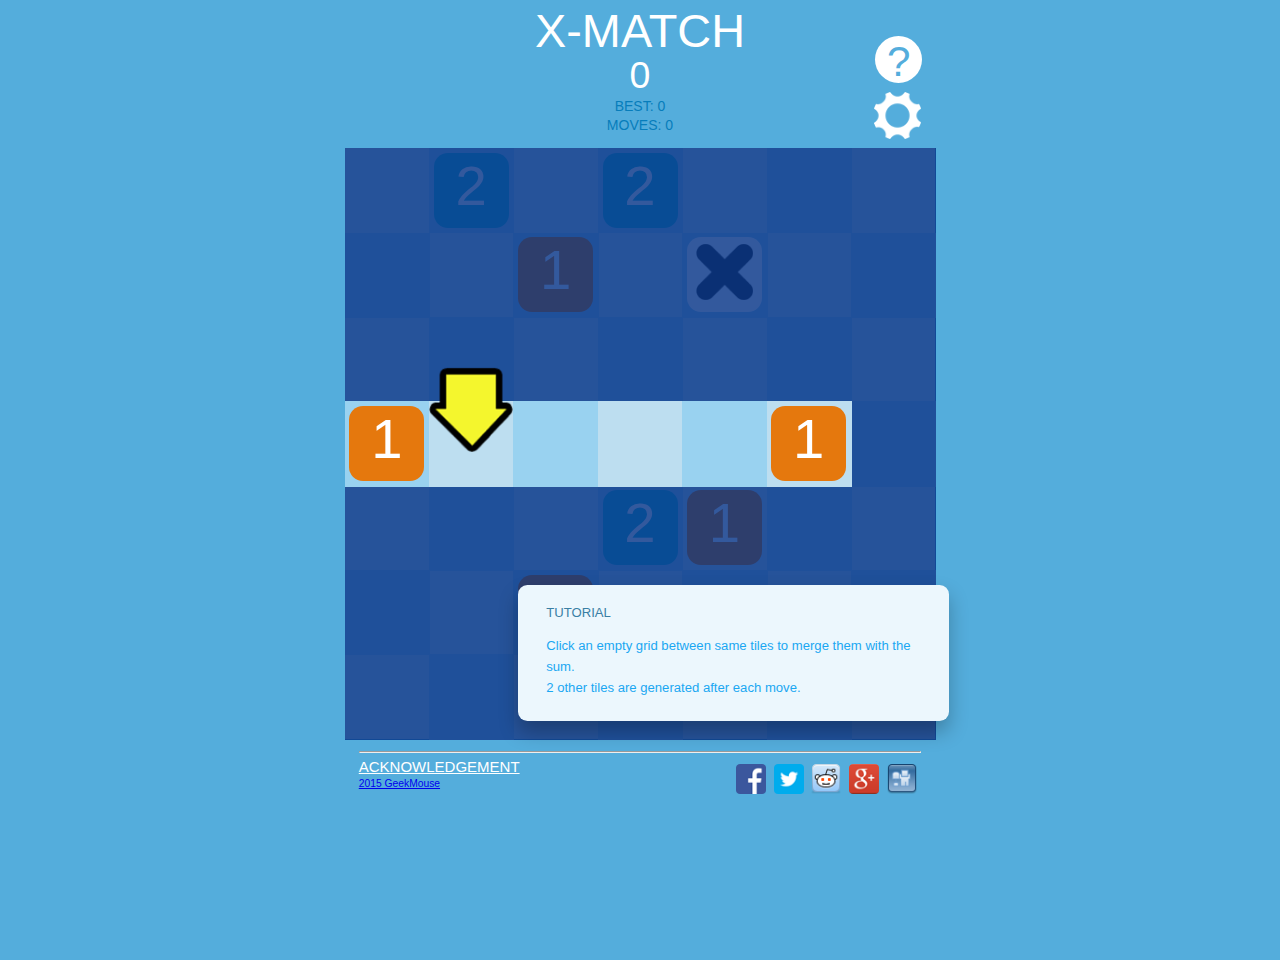
==== xmatch/index.html @ 323232da "modify index again" ====
<!DOCTYPE html>
<html>
  <head prefix="og: http://ogp.me/ns# fb: http://ogp.me/ns/fb# object: http://ogp.me/ns/object# article: http://ogp.me/ns/article# profile: http://ogp.me/ns/profile#">
    <title>X-MATCH</title>
    <!--<meta http-equiv="X-UA-Compatible" content="IE=8" />-->
    <meta charset="utf-8">
    <meta name="apple-mobile-web-app-capable" content="yes"/>
    <meta name="apple-mobile-web-app-status-bar-style" content="black">
    <meta name="full-screen" content="yes"/>
    <meta name="screen-orientation" content="portrait"/>
<!--       <meta name = "viewport" content = "width = device-height"> -->
    <meta name="x5-fullscreen" content="true"/>
    <meta name="360-fullscreen" content="true"/>
    <meta http-equiv="Cache-Control" content="no-cache"/>
    <meta http-equiv="Pragma" content="no-cache"/>
    <meta http-equiv="Expires" content="-1"/>
    <meta name="HandheldFriendly" content="True">
    <meta name="MobileOptimized" content="320">
    <meta name="format-detection" content="telephone=no" />

    <!-- for social share -->
    <meta property="fb:app_id" content="1401488693436528">
    <meta content="XMatch" name="twitter:site" />
    <meta content="XMatch" name="twitter:card" />
    <meta content="Amazing Game XMatch" name="twitter:title" />
    <meta content="XMatch The Game that I can not stop util get 100 score" name="twitter:description" />
    <meta content="http://forums.toucharcade.com/picture.php?albumid=1809&pictureid=10282&amp;s=400" name="twitter:image:src" />
    <meta content="XMatch" property="og:site_name" />
    <meta content="object" property="og:type" />
    <meta content="http://forums.toucharcade.com/picture.php?albumid=1809&pictureid=10282&amp;s=400" property="og:image" />
    <meta content="Amazing Game XMatch" property="og:title" />
    <meta content="http://geekmouse.github.io/xmatch" property="og:url" />
    <meta content="XMatch The Game that I can not stop util get 100 score" property="og:description" />

    <link rel="icon" type="image/GIF" href="res/favicon.ico"/>
    <link href="main.css" rel="stylesheet" type="text/css">
    <link rel="apple-touch-icon" href="touch-icon-iphone.png" />
    <link rel="apple-touch-icon" sizes="72x72" href="touch-icon-ipad.png" /> 
    <link rel="apple-touch-icon" sizes="114x114" href="touch-icon-iphone-retina.png" />
<!--     <meta name="viewport" content="minimal-ui"> -->

 <!--    <meta name="viewport" content="width=device-width, target-densitydpi=160dpi, user-scalable=0"> -->
	 <meta name="viewport" content="width=device-width, user-scalable=no" >
    <!-- Third Party -->
    <!--<script src="./jQuery_lib/jquery-2.1.3.min.js"></script>-->
    <script src="http://code.jquery.com/jquery-1.11.2.min.js"></script>
    <!--<script src="./jQuery_lib/json2.js"></script>-->
    <script src="./jQuery_lib/fastclick.min.js"></script>

    <script src="./GameMgr.js"></script>
    <script src="./GameViews.js"></script>
  </head>

  <body class="body">
    <!--preload-->
  <div id="preloader">
    <img src="./res/mxArrow.png" width="1" height="1" />
  </div>

  
    <script src="./GameScene.js"></script>

    <div id="game_scene" class="game_scene" ></div> 
    

  </body>
</html>
---- xmatch/main.css ----
.body{
    background-color:#54ADDC;
    overflow: hidden;
    -moz-transform-origin: left top;
}
.game_scene{
    width: 640px;
    height: 960px;
    position:relative;
    opacity: 1;
    margin: 0 auto;
    align:center;
    text-align:center;
    font-family: Impact, sans-serif;
}
/*preload*/
@media screen {
    div#preloader {
            position: absolute;
            left: -9999px;
            top:  -9999px;
        }
    div#preloader img {
            display: block;
        }
    }
@media print {
    div#preloader, 
    div#preloader img {
            visibility: hidden;
            display: none;
        }
    }
    
.game_ui{
    color:white;
}

.view_bk{
    margin: 0 auto;
    background-color:#ecf7fd;
    border-radius: 10px;
    -moz-border-radius: 10px;
    -webkit-border-radius: 10px;
    box-shadow: 0 11px 20px rgba(0,0,0,0.25);
    -moz-box-shadow: 0 11px 20px rgba(0,0,0,0.25);
    -webkit-box-shadow: 0 11px 20px rgba(0,0,0,0.25);
    position:relative;
}

.view_bt{
    cursor:pointer;
    position:absolute;
    font-family: sans-serif;
    line-height:53px;
    width: 130px;
    height: 50px;
    font-size:20px;
    border-radius:10px;
    -moz-border-radius: 10px;
    -webkit-border-radius: 10px;
    background-color:#1aa7f2;
    color:white;
}

.view_ti2{
    margin: 0 auto;
    padding:5px 20px;
    text-align:center;
    line-height:20px;
    font-family: Helvetica, sans-serif;
    font-size:18px;
    color:#0292e0;
}

.view_text{
    margin: 0 auto;
    padding:5px 30px 0px 30px;
    text-align:left;
    line-height:22px;
    font-family: Helvetica, sans-serif;
    font-size:14px;
    color:#1aa7f2;
}

.view_text1{
    color: #397fa4;
}

.view_title{
    margin: 0 auto;
    font-size:60px;
    color: red;
    position:relative;
}


.title{
    line-height: 50px;
    font-size:50px;
    
}

.score{
    font-size:40px;
    color:#FFFFFF;
}

.stat{
    line-height: 20px;
    font-family: Arial,sans-serif;
    font-weight:200;
    font-size:15px;
    color:#077DBB;
}

.grid{
    position:absolute;
    width: 91px;
    height: 91px;
}

.brick_x{
    position:relative;
    top:7.5px;
}


.brick_back{
    position:absolute;
    font-size:60px;
    top:50%;
    color: white;
    border-radius: 15px;
    -moz-border-radius: 15px;
    -webkit-border-radius: 15px;
}

.click_tip{
    width: 90;
    height: 90;
    position:absolute;
    text-align: center;
    z-index: 31;
}

.button_option{
    cursor:pointer;
    font-weight:100;
    left: 560px;
    top:90px;
    position:absolute;
    width: 70px;
    height: 70px;
}

.button_tut{
    cursor:pointer;
    position:absolute;
    width: 50px;
    height: 50px;
    left: 571px;
    top:30px;
    line-height: 55px;
    border-radius: 35px;
    background-color:white;
    color: #54ADDC;
    font-family: sans-serif;
    font-size:45px;
}

.contact{
    position: absolute;
    font-family: sans-serif;
    text-align: left;
    font-size: 11px;
    color: #90d4f8;
    line-height: 18px;
    left: 20px;
    top: 820px;
/*     width: 600px; */
}

.ack{
    cursor:pointer;
    line-height: 14px;
    width: 600px;
    position: absolute;
    font-family: sans-serif;
    text-align: left;
    left: 20px;
    top: 785px;
}

.pause_back{ 
    margin: 0 auto;
    top: 100px;
    height:320px; 
    width:500px; 
} 

.pause_text{
    text-align:center;
    color: #09C;
    font-size: 18px;
}

.pause_tb{
    width: 340px;
    top: 50px;
    position: relative;
    margin: 0 auto;
}

.tut_title{
    top:-800px;
    z-index:1000;
}

.st_ask_bg{
    height: 250px; 
    width:450px; 
    top: 300px;
    left:95px;
    position:absolute;
    z-index:50;
}

.st_ask_words{
    padding:47px 45px;
}

.st_bt{
    top: 160px;
}



.st_text{
    height: 140px; 
    width:400px;
    top:480px;
    left:100px;
    z-index:50;
}

.view_target{
    height: 400px; 
    width:320px; 
    top: 100px;
    z-index:50;
}

.vt_cys{
    text-align: center;
    font-family: sans-serif;
    padding: 25px 40px 0px 40px;
    position:relative;
}

.vt_100{
    margin: 0 auto;
    font-size:120px;
/*     top:0px; */
    color: red;
    position:relative;
    font-family:Impact, sans-serif;
}

.vt_bt{
    width: 200px;
    height: 60px;
    line-height: 60px;
    top: 280px;
    left:61px;
}


.tut_load{
    font-size:30px;
    text-align:center;
    top:400px;
    left: 0px;
    color: #077DBB;
    position:relative;
    z-index:1000;
}

.bt_sns{
    position:absolute;
    cursor:pointer;
}

.paypal_back{
    height: 480px; 
    width:380px; 
    top: 55px;
    z-index:50;
}

.paypal_words{
    padding:35px 30px;
}

.paypal_list{
/*    margin: 0 auto;*/
    top: 250px;
    left:90px;
    position: absolute;
/*    z-index:50;*/
}

.paypal_bt{
/*     width: 130px;
    height: 50px; */
    top: 320px;
    left:120px;
}

.paypal_bt_cancel{
    cursor:pointer;
    position:absolute;
    font-family: sans-serif;
    width: 130px;
    height: 50px;
    top: 400px;
    left:120px;
    font-size:25px;
    background-color:#ecf7fd;
    color:#54ADDC;
}

.fb_bt{
    position: relative;
   left:95px;
    top: 20px;
    margin:15px 25px;
}

.fb_bt_mo{
    position: relative;
   left:50px;
    margin:15px 25px;
}

.like-block-only-button {
    width: 32px;
    height: 32px;
    display: inline-block;
    margin-right: 0px;
    padding: 2px;
}

.share_buttons_div{
    position: absolute;
    left: 420px;
    top: 805px;
}

.like-button {
    height: 32px;
    width: 32px;
    text-align: center;
    vertical-align: middle;
/*     padding: 8px 14px 10px; */
    cursor:pointer; 
}

.like-button:hover {
    color:#dfe7ea;
    box-shadow: inset 0px 1px 0px #3e9cbf, 0px 2px 0px 0px #205c73, 0px 2px 5px #999;
}


body, canvas, div {
    -moz-user-select: none;
    -webkit-user-select: none;
    -ms-user-select: none;
    -khtml-user-select: none;
    -webkit-tap-highlight-color: rgba(0, 0, 0, 0);}
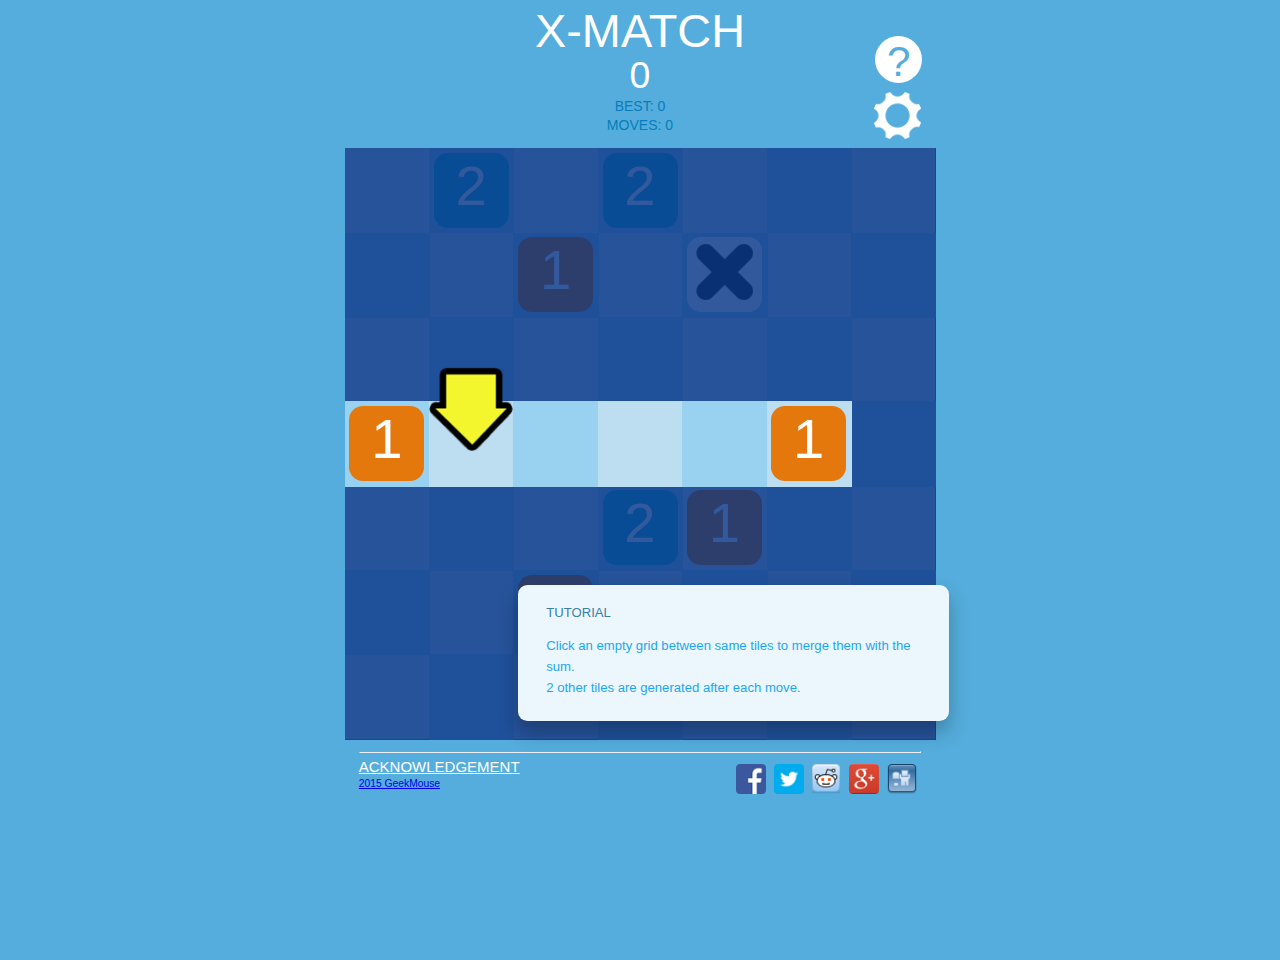
==== commit 4798836c: "modify index" ====
--- a/xmatch/index.html
+++ b/xmatch/index.html
@@ -1,6 +1,6 @@
 <!DOCTYPE html>
 <html>
-  <head prefix="og: http://ogp.me/ns# fb: http://ogp.me/ns/fb# object: http://ogp.me/ns/object# article: http://ogp.me/ns/article# profile: http://ogp.me/ns/profile#">
+  <head prefix="og: http://ogp.me/ns# fb: http://ogp.me/ns/fb# object: http://ogp.me/ns/object# article: http://ogp.me/ns/article# profile: http://ogp.me/ns/profile#" >
     <title>X-MATCH</title>
     <!--<meta http-equiv="X-UA-Compatible" content="IE=8" />-->
     <meta charset="utf-8">
@@ -19,14 +19,14 @@
     <meta name="format-detection" content="telephone=no" />
 
     <!-- for social share -->
-    <meta property="fb:app_id" content="1401488693436528">
+    <meta property="fb:app_id" content="1509282589321072">
     <meta content="XMatch" name="twitter:site" />
     <meta content="XMatch" name="twitter:card" />
     <meta content="Amazing Game XMatch" name="twitter:title" />
     <meta content="XMatch The Game that I can not stop util get 100 score" name="twitter:description" />
     <meta content="http://forums.toucharcade.com/picture.php?albumid=1809&pictureid=10282&amp;s=400" name="twitter:image:src" />
     <meta content="XMatch" property="og:site_name" />
-    <meta content="object" property="og:type" />
+    <meta content="website" property="og:type" />
     <meta content="http://forums.toucharcade.com/picture.php?albumid=1809&pictureid=10282&amp;s=400" property="og:image" />
     <meta content="Amazing Game XMatch" property="og:title" />
     <meta content="http://geekmouse.github.io/xmatch" property="og:url" />
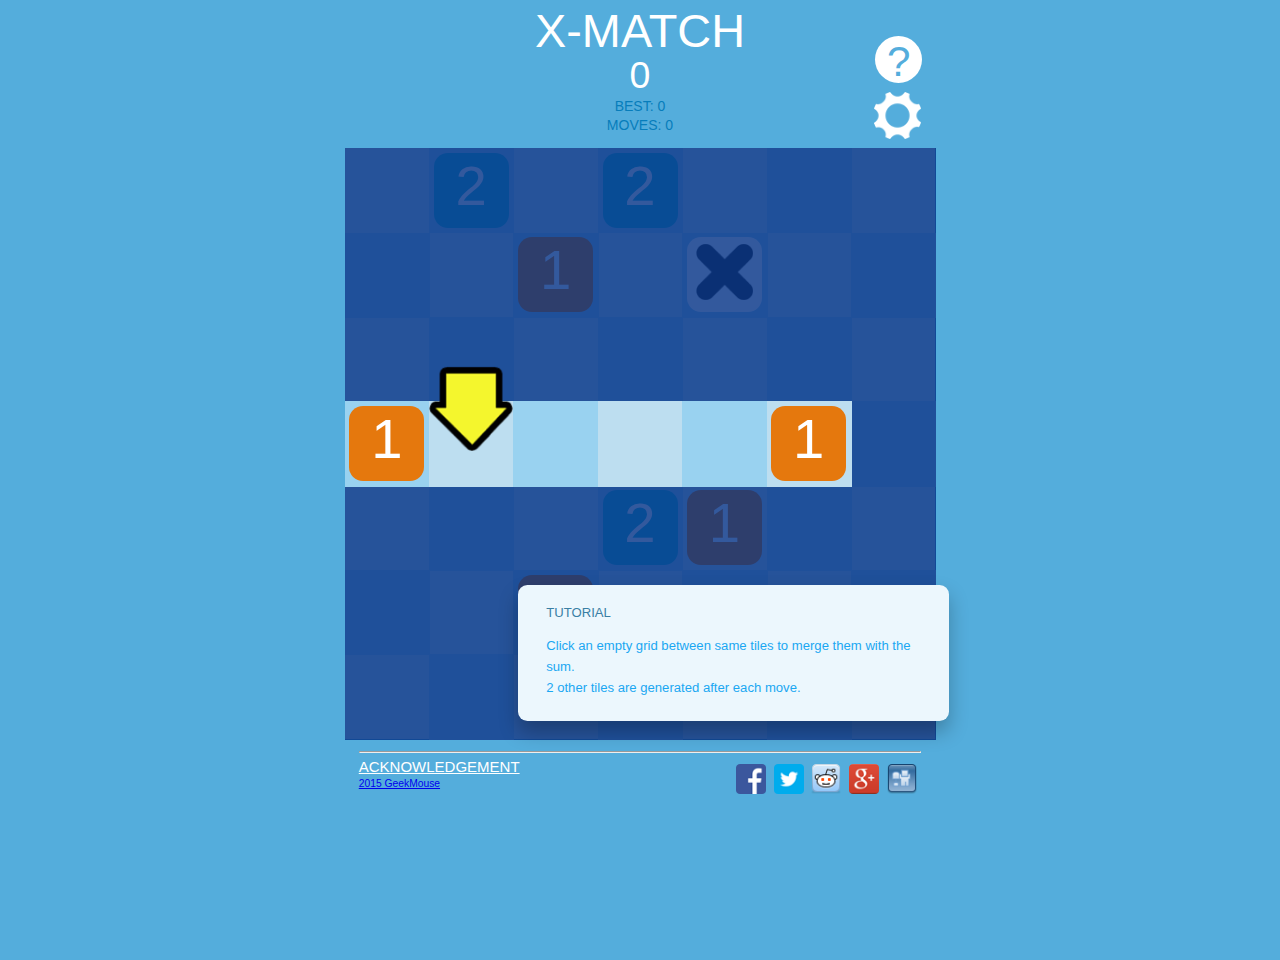
==== commit 10a9defa: "modify index" ====
--- a/xmatch/index.html
+++ b/xmatch/index.html
@@ -18,19 +18,22 @@
     <meta name="MobileOptimized" content="320">
     <meta name="format-detection" content="telephone=no" />
 
-    <!-- for social share -->
+    <!-- for social share facebook-->
     <meta property="fb:app_id" content="1509282589321072">
-    <meta content="XMatch" name="twitter:site" />
-    <meta content="XMatch" name="twitter:card" />
-    <meta content="Amazing Game XMatch" name="twitter:title" />
-    <meta content="XMatch The Game that I can not stop util get 100 score" name="twitter:description" />
-    <meta content="http://forums.toucharcade.com/picture.php?albumid=1809&pictureid=10282&amp;s=400" name="twitter:image:src" />
-    <meta content="XMatch" property="og:site_name" />
-    <meta content="website" property="og:type" />
-    <meta content="http://forums.toucharcade.com/picture.php?albumid=1809&pictureid=10282&amp;s=400" property="og:image" />
-    <meta content="Amazing Game XMatch" property="og:title" />
-    <meta content="http://geekmouse.github.io/xmatch" property="og:url" />
-    <meta content="XMatch The Game that I can not stop util get 100 score" property="og:description" />
+    <meta property="og:site_name" content="XMatch"/>
+    <meta property="og:type" content="website" />
+    <meta property="og:title" content="Amazing Game XMatch" />
+    <meta property="og:url" content="http://geekmouse.github.io/xmatch" />
+    <meta property="og:description" content="XMatch The Game that I can not stop util get 100 score" />
+    <meta property="og:image" content="https://s3.amazonaws.com/x-match/res/UI/pStudio.png" />
+
+    <!-- for social share twitter-->
+    <meta name="twitter:site" content="XMatch" />
+    <meta name="twitter:card" content="XMatch" />
+    <meta name="twitter:title" content="Amazing Game XMatch" />
+    <meta name="twitter:description" content="XMatch The Game that I can not stop util get 100 score" />
+    <meta name="twitter:image:src" content="https://s3.amazonaws.com/x-match/res/UI/pStudio.png" />
+    
 
     <link rel="icon" type="image/GIF" href="res/favicon.ico"/>
     <link href="main.css" rel="stylesheet" type="text/css">
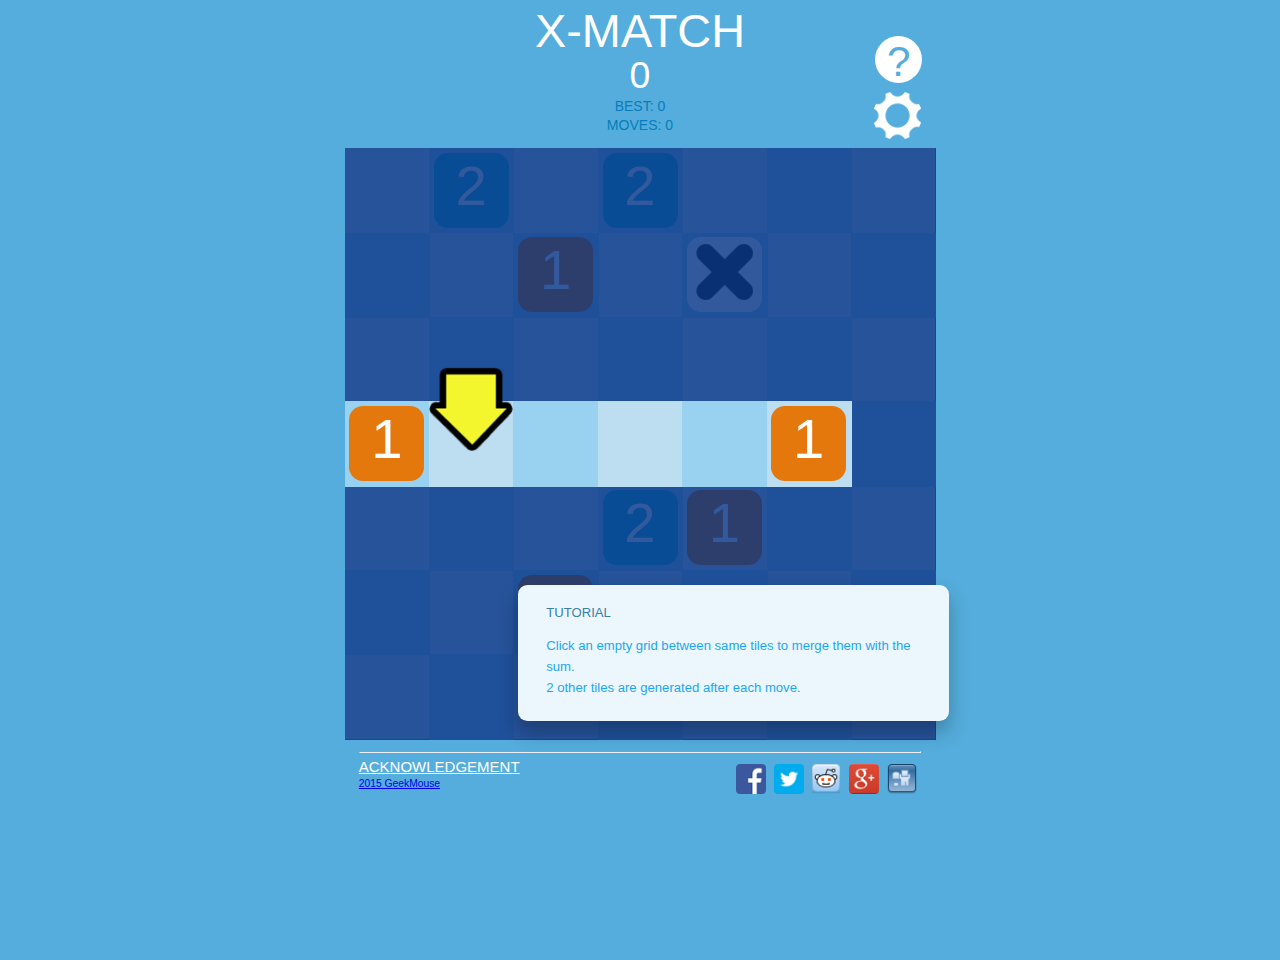
==== commit d3021989: "增加跳转页面" ====
--- a/xmatch/index.html
+++ b/xmatch/index.html
@@ -22,17 +22,17 @@
     <meta property="fb:app_id" content="1509282589321072">
     <meta property="og:site_name" content="XMatch"/>
     <meta property="og:type" content="website" />
-    <meta property="og:title" content="Amazing Game XMatch" />
-    <meta property="og:url" content="http://geekmouse.github.io/xmatch" />
-    <meta property="og:description" content="XMatch The Game that I can not stop util get 100 score" />
-    <meta property="og:image" content="https://s3.amazonaws.com/x-match/res/UI/pStudio.png" />
+    <meta property="og:title" content="JUST CANNOT STOP!!!" />
+    <meta property="og:url" content="http://geekmouse.net/Server_mx_product/web_spread.php" />
+    <meta property="og:description" content="Can you score 100 in X-Match?" />
+    <meta property="og:image" content="http://geekmouse.github.io/xmatch/res/iTunesArtwork1024.jpg" />
 
     <!-- for social share twitter-->
     <meta name="twitter:site" content="XMatch" />
     <meta name="twitter:card" content="XMatch" />
-    <meta name="twitter:title" content="Amazing Game XMatch" />
-    <meta name="twitter:description" content="XMatch The Game that I can not stop util get 100 score" />
-    <meta name="twitter:image:src" content="https://s3.amazonaws.com/x-match/res/UI/pStudio.png" />
+    <meta name="twitter:title" content="JUST CANNOT STOP!!!" />
+    <meta name="twitter:description" content="Can you score 100 in X-Match?" />
+    <meta name="twitter:image:src" content="http://geekmouse.github.io/xmatch/res/iTunesArtwork1024.jpg" />
     
 
     <link rel="icon" type="image/GIF" href="res/favicon.ico"/>
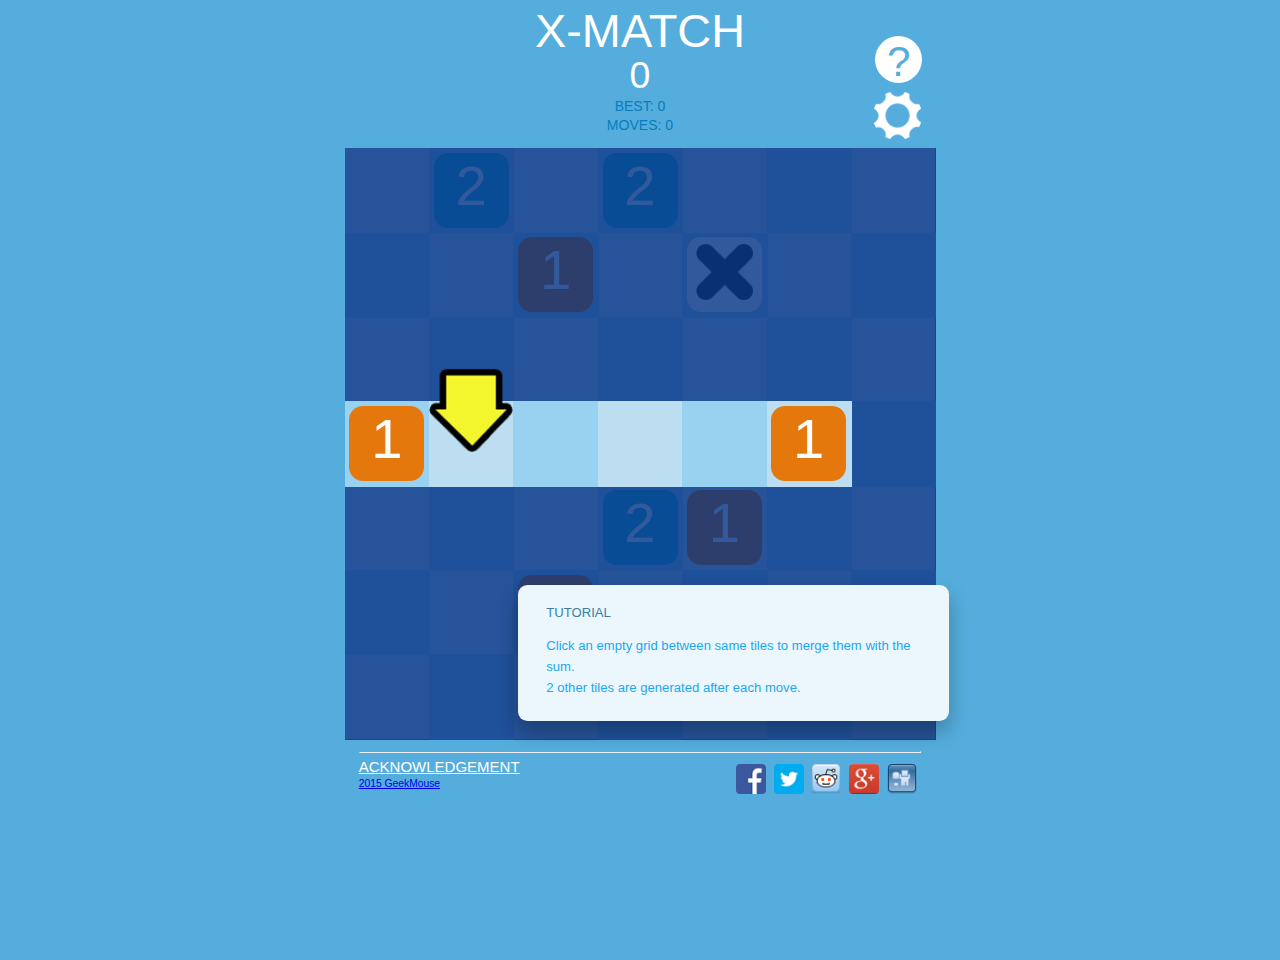
==== commit d7bbb8dd: "Text update" ====
--- a/xmatch/index.html
+++ b/xmatch/index.html
@@ -20,19 +20,19 @@
 
     <!-- for social share facebook-->
     <meta property="fb:app_id" content="1509282589321072">
-    <meta property="og:site_name" content="XMatch"/>
+    <meta property="og:site_name" content="X-Match"/>
     <meta property="og:type" content="website" />
-    <meta property="og:title" content="JUST CANNOT STOP!!!" />
-    <meta property="og:url" content="http://geekmouse.net/Server_mx_product/web_spread.php" />
+    <meta property="og:title" content="JUST CANNOT STOP X-Matching!!!" />
+    <meta property="og:url" content="http://geekmouse.github.io/xmatch/start.html" />
     <meta property="og:description" content="Can you score 100 in X-Match?" />
-    <meta property="og:image" content="http://geekmouse.github.io/xmatch/res/iTunesArtwork1024.jpg" />
+    <meta property="og:image" content="http://geekmouse.github.io/xmatch/res/iTunesArtwork256.jpg" />
 
     <!-- for social share twitter-->
-    <meta name="twitter:site" content="XMatch" />
-    <meta name="twitter:card" content="XMatch" />
-    <meta name="twitter:title" content="JUST CANNOT STOP!!!" />
+    <meta name="twitter:site" content="X-Match" />
+    <meta name="twitter:card" content="X-Match" />
+    <meta name="twitter:title" content="JUST CANNOT STOP X-Matching!!!" />
     <meta name="twitter:description" content="Can you score 100 in X-Match?" />
-    <meta name="twitter:image:src" content="http://geekmouse.github.io/xmatch/res/iTunesArtwork1024.jpg" />
+    <meta name="twitter:image:src" content="http://geekmouse.github.io/xmatch/res/iTunesArtwork256.jpg" />
     
 
     <link rel="icon" type="image/GIF" href="res/favicon.ico"/>
--- a/xmatch/main.css
+++ b/xmatch/main.css
@@ -25,6 +25,7 @@
     div#preloader img {
             display: block;
         }
+    
     }
 @media print {
     div#preloader, 
@@ -85,6 +86,16 @@
     color:#1aa7f2;
 }
 
+.view_text_common{
+    margin: 0 auto;
+    padding:5px 30px 0px 30px;
+    text-align:left;
+    line-height:0px;
+    font-family: Helvetica, sans-serif;
+    font-size:14px;
+    color:#1aa7f2;
+}
+
 .view_text1{
     color: #397fa4;
 }
@@ -214,6 +225,18 @@
     margin: 0 auto;
 }
 
+.pause_share_parent{
+    margin: 0 auto;
+/*     left: 70px; */
+}
+.pause_share{
+    position: relative;
+    float: left;
+    left: 0px;
+    width: 280px;
+    height: 30px;
+}
+
 .tut_title{
     top:-800px;
     z-index:1000;
@@ -256,13 +279,31 @@
 .vt_cys{
     text-align: center;
     font-family: sans-serif;
-    padding: 25px 40px 0px 40px;
-    position:relative;
+    font-size: 16px;
+    padding: 25px 40px 20px 40px;
+    position:relative;
+    
+}
+
+.vt_cys1{
+    text-align: center;
+    font-family: sans-serif;
+    font-size: 24px;
+    padding: 25px 40px 20px 40px;
+    position:relative;
+    color: #54ADDC;
+}
+
+.vt_target{
+    font-family: sans-serif;
+    color: #6092B4;
+    width: 200px;
+    margin: 0 auto;
 }
 
 .vt_100{
     margin: 0 auto;
-    font-size:120px;
+    font-size:60px;
 /*     top:0px; */
     color: red;
     position:relative;
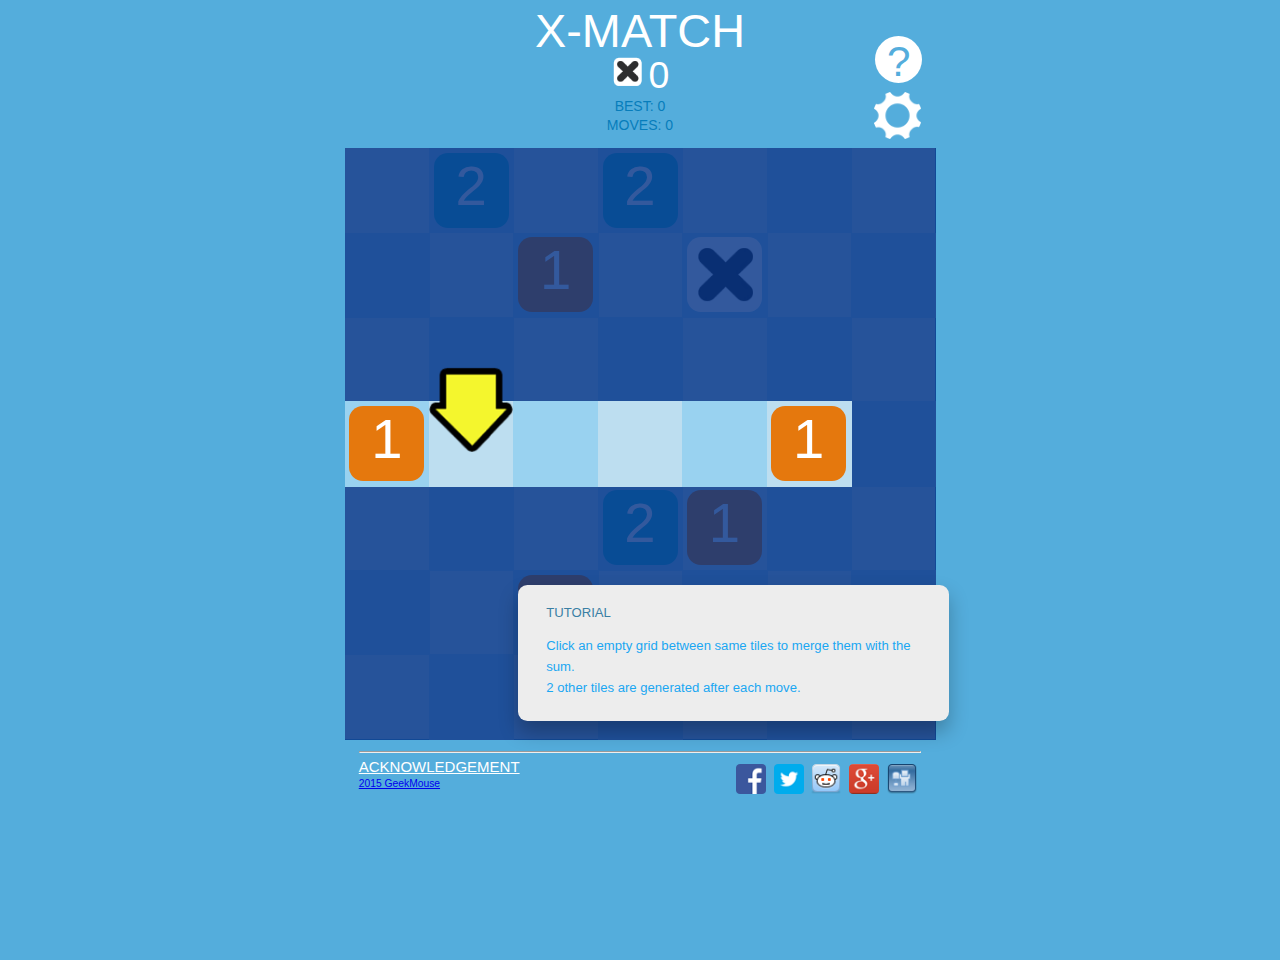
==== commit f31745ed: "1. 教学优化, 2. 算法改进, 3. 界面优化" ====
--- a/xmatch/index.html
+++ b/xmatch/index.html
@@ -20,7 +20,7 @@
 
     <!-- for social share facebook-->
     <meta property="fb:app_id" content="1509282589321072">
-    <meta property="og:site_name" content="X-Match"/>
+    <meta property="og:site_name" content="XMatch"/>
     <meta property="og:type" content="website" />
     <meta property="og:title" content="JUST CANNOT STOP X-Matching!!!" />
     <meta property="og:url" content="http://geekmouse.github.io/xmatch/start.html" />
@@ -28,8 +28,8 @@
     <meta property="og:image" content="http://geekmouse.github.io/xmatch/res/iTunesArtwork256.jpg" />
 
     <!-- for social share twitter-->
-    <meta name="twitter:site" content="X-Match" />
-    <meta name="twitter:card" content="X-Match" />
+    <meta name="twitter:site" content="XMatch" />
+    <meta name="twitter:card" content="XMatch" />
     <meta name="twitter:title" content="JUST CANNOT STOP X-Matching!!!" />
     <meta name="twitter:description" content="Can you score 100 in X-Match?" />
     <meta name="twitter:image:src" content="http://geekmouse.github.io/xmatch/res/iTunesArtwork256.jpg" />
--- a/xmatch/main.css
+++ b/xmatch/main.css
@@ -25,7 +25,6 @@
     div#preloader img {
             display: block;
         }
-    
     }
 @media print {
     div#preloader, 
@@ -41,7 +40,7 @@
 
 .view_bk{
     margin: 0 auto;
-    background-color:#ecf7fd;
+    background-color:#ededed;
     border-radius: 10px;
     -moz-border-radius: 10px;
     -webkit-border-radius: 10px;
@@ -96,6 +95,18 @@
     color:#1aa7f2;
 }
 
+.get_score{
+    margin: 0 auto;
+    padding:5px 30px 0px 30px;
+    text-align:left;
+    line-height:22px;
+    font-family: Helvetica, sans-serif;
+    font-size:32px;
+    color:#FFFFFF;
+    text-shadow:1px 1px rgba(0,0,0,.3);
+
+}
+
 .view_text1{
     color: #397fa4;
 }
@@ -135,7 +146,8 @@
 
 .brick_x{
     position:relative;
-    top:7.5px;
+    left:-4.5px;
+    top:-4.5px;
 }
 
 
@@ -282,7 +294,6 @@
     font-size: 16px;
     padding: 25px 40px 20px 40px;
     position:relative;
-    
 }
 
 .vt_cys1{
@@ -291,14 +302,6 @@
     font-size: 24px;
     padding: 25px 40px 20px 40px;
     position:relative;
-    color: #54ADDC;
-}
-
-.vt_target{
-    font-family: sans-serif;
-    color: #6092B4;
-    width: 200px;
-    margin: 0 auto;
 }
 
 .vt_100{
@@ -382,10 +385,33 @@
 
 .fb_bt_mo{
     position: relative;
-   left:50px;
+    left:50px;
     margin:15px 25px;
 }
-
+.like-block {
+    width: 100px;
+    height: 90px;
+    display: inline-block;
+    margin-right: 5px;
+    padding: 9px;
+    border:1px solid #3e9cbf;
+    border-radius: 5px;
+}
+
+.like-counter {
+    height: 30px;
+    /*border:2px solid #205c73;*/
+    text-align: center;
+    margin-bottom: 10px;
+    border-radius: 5px;
+    font-size:1em;
+    font-family:Oswald, sans-serif;
+    letter-spacing:.1em;
+    text-shadow: 0 -1px 0px rgba(0, 0, 0, 0.3);
+    color: #fff;
+    background: #3e9cbf;
+    /*padding-top: 10px;*/
+}
 .like-block-only-button {
     width: 32px;
     height: 32px;
@@ -414,6 +440,14 @@
     box-shadow: inset 0px 1px 0px #3e9cbf, 0px 2px 0px 0px #205c73, 0px 2px 5px #999;
 }
 
+.like-button_count {
+    cursor:pointer; 
+}
+
+.like-button_count:hover {
+    color:#dfe7ea;
+    box-shadow: inset 0px 1px 0px #aaaaaa, 0px 2px 0px 0px #aaaaaa, 0px 2px 5px #aaaaaa;
+}
 
 body, canvas, div {
     -moz-user-select: none;
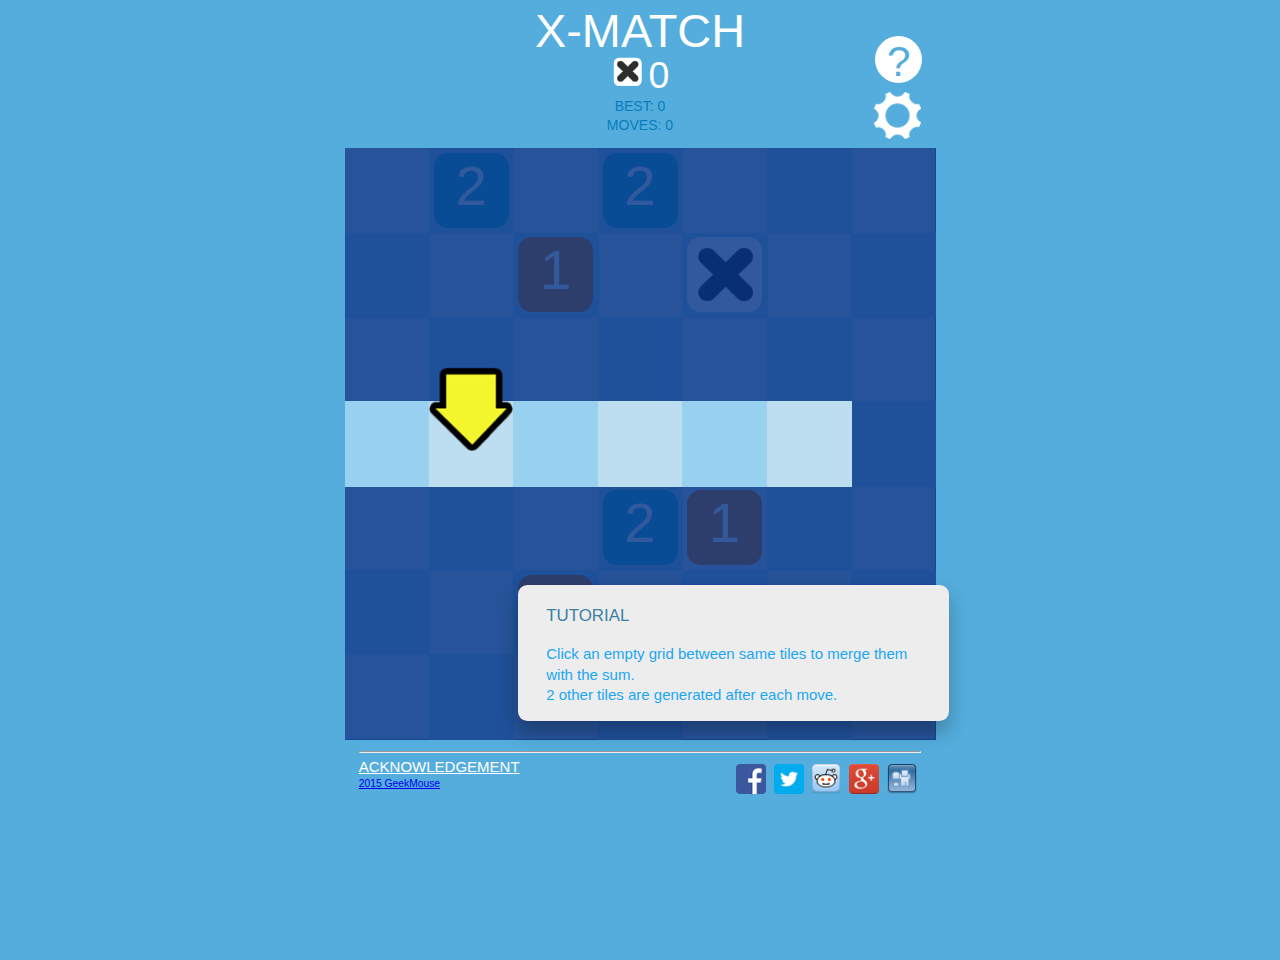
==== commit da2db7cf: "Add dots when regenerate new numbers" ====
--- a/xmatch/index.html
+++ b/xmatch/index.html
@@ -20,7 +20,7 @@
 
     <!-- for social share facebook-->
     <meta property="fb:app_id" content="1509282589321072">
-    <meta property="og:site_name" content="XMatch"/>
+    <meta property="og:site_name" content="X-Match"/>
     <meta property="og:type" content="website" />
     <meta property="og:title" content="JUST CANNOT STOP X-Matching!!!" />
     <meta property="og:url" content="http://geekmouse.github.io/xmatch/start.html" />
@@ -28,8 +28,8 @@
     <meta property="og:image" content="http://geekmouse.github.io/xmatch/res/iTunesArtwork256.jpg" />
 
     <!-- for social share twitter-->
-    <meta name="twitter:site" content="XMatch" />
-    <meta name="twitter:card" content="XMatch" />
+    <meta name="twitter:site" content="X-Match" />
+    <meta name="twitter:card" content="X-Match" />
     <meta name="twitter:title" content="JUST CANNOT STOP X-Matching!!!" />
     <meta name="twitter:description" content="Can you score 100 in X-Match?" />
     <meta name="twitter:image:src" content="http://geekmouse.github.io/xmatch/res/iTunesArtwork256.jpg" />
--- a/xmatch/main.css
+++ b/xmatch/main.css
@@ -25,6 +25,7 @@
     div#preloader img {
             display: block;
         }
+    
     }
 @media print {
     div#preloader, 
@@ -144,6 +145,11 @@
     height: 91px;
 }
 
+.grid:hover {
+    opacity: 0.7;
+    /*box-shadow: inset 0px 1px 0px #aaaaaa, 0px 2px 0px 0px #aaaaaa, 0px 2px 5px #aaaaaa;*/
+}
+
 .brick_x{
     position:relative;
     left:-4.5px;
@@ -155,10 +161,24 @@
     position:absolute;
     font-size:60px;
     top:50%;
+    width: 80px;
+    height: 80px;
     color: white;
     border-radius: 15px;
     -moz-border-radius: 15px;
     -webkit-border-radius: 15px;
+}
+
+.brick_shadow{
+    position:absolute;
+    /*color: white;*/
+    width: 40px;
+    height: 40px;
+    border-radius: 20px;
+    -moz-border-radius: 20px;
+    -webkit-border-radius: 20px;
+    background-color: white;
+
 }
 
 .click_tip{
@@ -278,6 +298,7 @@
     width:400px;
     top:480px;
     left:100px;
+    font-size:18px;
     z-index:50;
 }
 
@@ -286,6 +307,7 @@
     width:320px; 
     top: 100px;
     z-index:50;
+    font-family:'sans-serif';
 }
 
 .vt_cys{
@@ -294,6 +316,7 @@
     font-size: 16px;
     padding: 25px 40px 20px 40px;
     position:relative;
+    
 }
 
 .vt_cys1{
@@ -302,6 +325,14 @@
     font-size: 24px;
     padding: 25px 40px 20px 40px;
     position:relative;
+    color: #54ADDC;
+}
+
+.vt_target{
+    font-family: sans-serif;
+    color: #6092B4;
+    width: 200px;
+    margin: 0 auto;
 }
 
 .vt_100{
@@ -319,6 +350,10 @@
     line-height: 60px;
     top: 280px;
     left:61px;
+}
+.share_count{
+    margin: 0 auto;
+    font-family:sans-serif;   
 }
 
 
@@ -449,9 +484,15 @@
     box-shadow: inset 0px 1px 0px #aaaaaa, 0px 2px 0px 0px #aaaaaa, 0px 2px 5px #aaaaaa;
 }
 
+.tut_text{
+    font-size: 16px;
+    font-family: Helvetica, sans-serif;
+}
+
 body, canvas, div {
     -moz-user-select: none;
     -webkit-user-select: none;
     -ms-user-select: none;
     -khtml-user-select: none;
-    -webkit-tap-highlight-color: rgba(0, 0, 0, 0);}+    -webkit-tap-highlight-color: rgba(0, 0, 0, 0);
+}
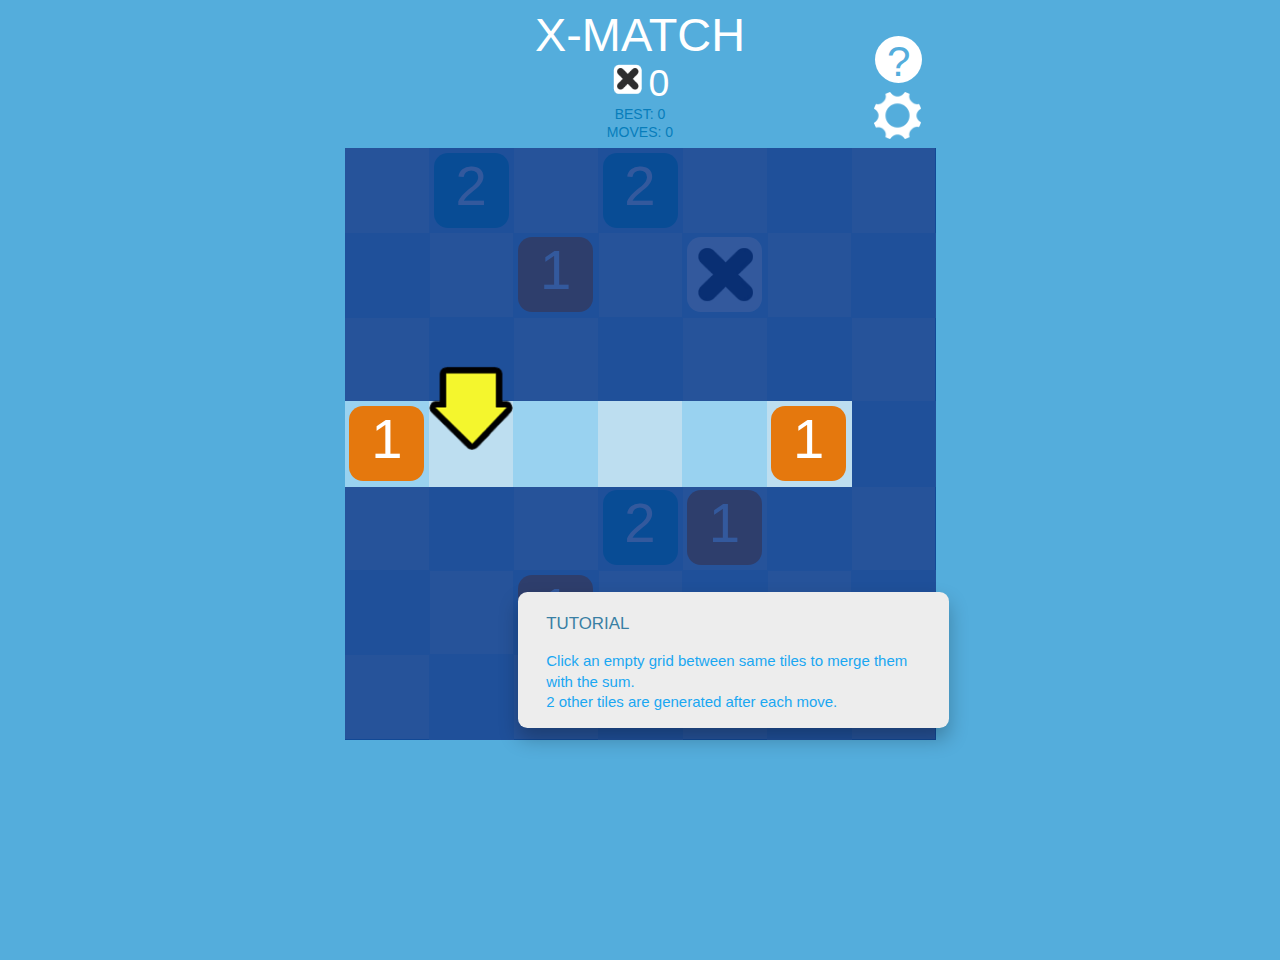
==== commit 17192bf1: "增加国内下载链接,和新浪分享" ====
--- a/xmatch/index.html
+++ b/xmatch/index.html
@@ -49,6 +49,8 @@
     <script src="http://code.jquery.com/jquery-1.11.2.min.js"></script>
     <!--<script src="./jQuery_lib/json2.js"></script>-->
     <script src="./jQuery_lib/fastclick.min.js"></script>
+    <script src="./jQuery_lib/SocialShare.js"></script>
+    
 
     <script src="./GameMgr.js"></script>
     <script src="./GameViews.js"></script>
--- a/xmatch/main.css
+++ b/xmatch/main.css
@@ -121,7 +121,7 @@
 
 
 .title{
-    line-height: 50px;
+    /*line-height: 50px;*/
     font-size:50px;
     
 }
@@ -236,6 +236,20 @@
     left: 20px;
     top: 785px;
 }
+
+.download_btn{
+    cursor:pointer;
+    width: 135px;
+    height: 40px;
+    position: absolute;
+    left: 20px;
+    top: 785px;
+}
+.download_btn:hover {
+    color:#dfe7ea;
+    box-shadow: inset 0px 1px 0px #3e9cbf, 0px 2px 0px 0px #205c73, 0px 2px 5px #999;
+}
+
 
 .pause_back{ 
     margin: 0 auto;
